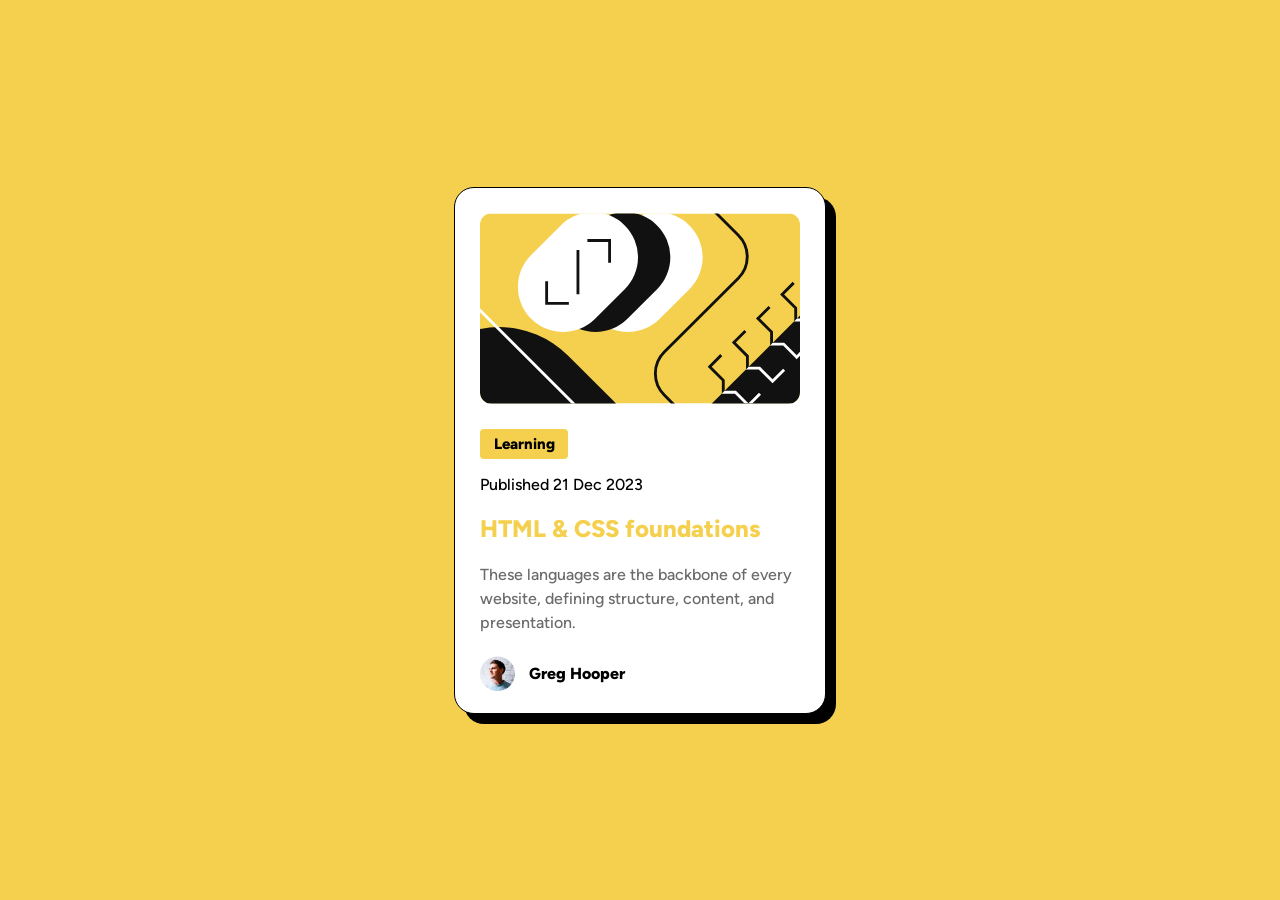
==== blog-preview-card/index.html @ b72ad6f7 "File Name Chnaged" ====
<!DOCTYPE html>
<html lang="en">
<head>
  <meta charset="UTF-8">
  <meta name="viewport" content="width=device-width, initial-scale=1.0"> <!-- displays site properly based on user's device -->

  <link rel="icon" type="image/png" sizes="32x32" href="./assets/images/favicon-32x32.png">
  <link rel="stylesheet" href="./style.css">
  <title>Frontend Mentor | Blog preview card</title>

</head>
<body>
  <div class="container">

    <div class="illustration">
      <img src="./assets/images/illustration-article.svg" alt="illustration">
    </div>

    <div class="btn">
      <button class="learning">Learning</button>
    </div>

    <p class="date">Published 21 Dec 2023</p>

    <h2 class="title">HTML & CSS foundations</h2>

    <p class="content">
      These languages are the backbone of every
      website, defining structure, content, and 
      presentation.
    </p>

    <div class="profile">
      <img src="./assets/images/image-avatar.webp" alt="avatar">
      <span class="name">Greg Hooper</span>
    </div>
  </div>
  

</body>
</html>
---- blog-preview-card/style.css ----
@font-face {
  font-family: 'Figtree'; 
  src: url('./assets/fonts/static/Figtree-Medium.ttf') format('truetype');
  font-weight: 500; 
  font-style: normal;
  font-display: swap;
}

@font-face {
  font-family: 'Figtree'; 
  src: url('./assets/fonts/static/Figtree-ExtraBold.ttf') format('truetype');
  font-weight: 800; 
  font-style: normal;
  font-display: swap;
}

body {
    background-color: hsl(47, 88%, 63%);
    display: flex;
    align-items: center;
    justify-content: center;
    margin: 0;
    padding: 0;
    height: 100vh;
    font-family: 'FigTree', sans-serif;
}

.container {
    background-color: white;
    height: 475px;
    width: 320px;
    padding: 25px;
    border-radius: 20px;
    border: 1px black solid;
    box-shadow: 10px 10px;
}

.illustration img {
    border-radius: 12px;
    max-width: 100%;    
    display: block;
}

.btn {
    padding-top: 25px;
}

.learning {
    background-color: hsl(47, 88%, 63%);
    border: none;
    color: black;
    font-weight: 800;
    border-radius: 4px;
    height: 30px;
    width: 88px;
    font-family: 'FigTree';
    font-weight: 800;
    font-size: 15px;
}

.title {
    color: hsl(47, 88%, 63%);
    font-weight: 800;
}

.content {
    color: hsl(0, 0%, 42%);
    font-weight: 500;
    line-height: 1.5;
}

.profile {
    display: flex;
    align-items: center;
    padding-top: 5px;
    gap: 14px;
    font-weight: 800;
}

.profile img {
    width: 35px;
}
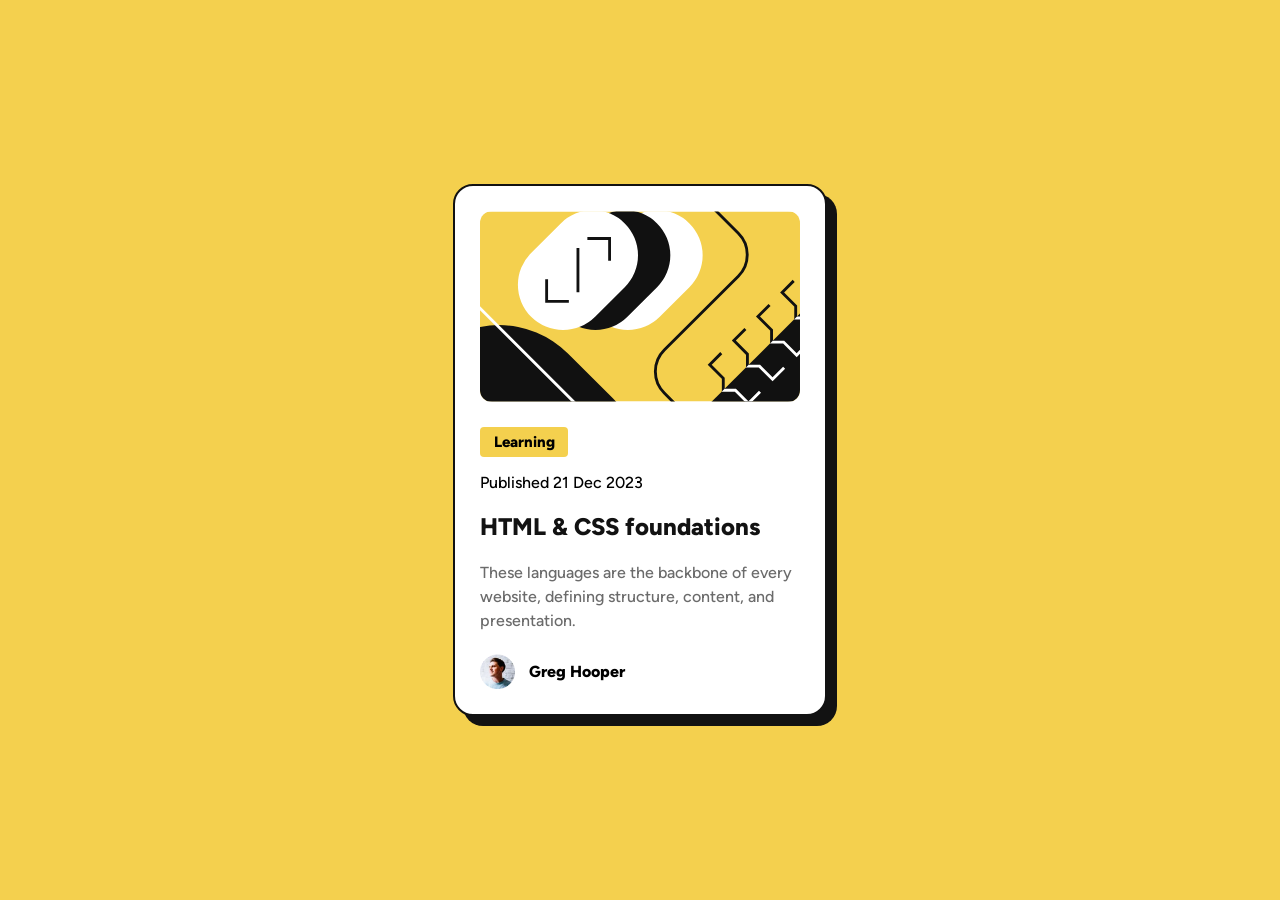
==== commit ead3390b: "Improved Solution" ====
--- a/blog-preview-card/index.html
+++ b/blog-preview-card/index.html
@@ -13,7 +13,7 @@
   <div class="container">
 
     <div class="illustration">
-      <img src="./assets/images/illustration-article.svg" alt="illustration">
+      <img src="./assets/images/illustration-article.svg" alt="illustration image">
     </div>
 
     <div class="btn">
@@ -31,7 +31,7 @@
     </p>
 
     <div class="profile">
-      <img src="./assets/images/image-avatar.webp" alt="avatar">
+      <img src="./assets/images/image-avatar.webp" alt="Greg Hooper">
       <span class="name">Greg Hooper</span>
     </div>
   </div>
--- a/blog-preview-card/style.css
+++ b/blog-preview-card/style.css
@@ -22,17 +22,17 @@
     margin: 0;
     padding: 0;
     height: 100vh;
-    font-family: 'FigTree', sans-serif;
+    font-family: 'Figtree', sans-serif;
 }
 
 .container {
     background-color: white;
-    height: 475px;
+    height: auto;
     width: 320px;
     padding: 25px;
     border-radius: 20px;
-    border: 1px black solid;
-    box-shadow: 10px 10px;
+    border: 2px solid hsl(0, 0%, 7%);
+    box-shadow: 10px 10px 0px hsl(0, 0%, 7%);
 }
 
 .illustration img {
@@ -42,25 +42,33 @@
 }
 
 .btn {
-    padding-top: 25px;
+    margin-top: 25px;
+}
+
+.learning:hover {
+    cursor: pointer;
 }
 
 .learning {
     background-color: hsl(47, 88%, 63%);
     border: none;
     color: black;
-    font-weight: 800;
     border-radius: 4px;
     height: 30px;
     width: 88px;
-    font-family: 'FigTree';
+    font-family: 'Figtree';
     font-weight: 800;
     font-size: 15px;
 }
 
+.title:hover {
+    color: hsl(47, 88%, 63%);
+    cursor: pointer;
+}
+
 .title {
-    color: hsl(47, 88%, 63%);
-    font-weight: 800;
+    color: hsl(0, 0%, 7%);
+    transition: color 0.2s ease;
 }
 
 .content {
